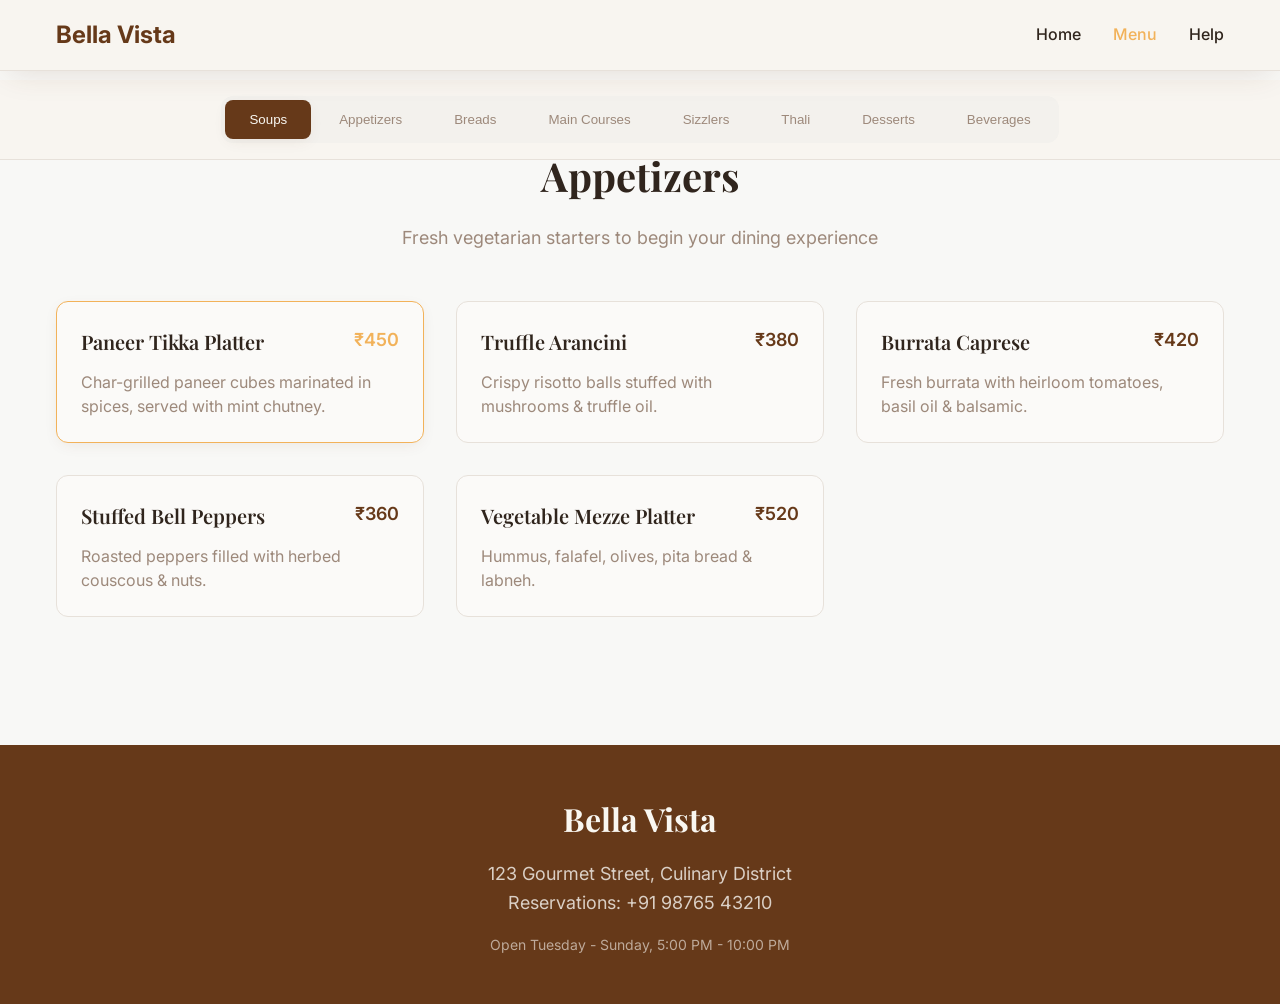
==== menu.html @ 5ebe7ad5 "Add files via upload" ====
<!DOCTYPE html>
<html lang="en">
<head>
  <meta charset="UTF-8" />
  <meta name="viewport" content="width=device-width, initial-scale=1.0" />
  <title>Menu - Bella Vista</title>
  <meta name="description" content="Explore our carefully crafted vegetarian menu at Bella Vista.">
  <link rel="preconnect" href="https://fonts.googleapis.com">
  <link rel="preconnect" href="https://fonts.gstatic.com" crossorigin>
  <link href="https://fonts.googleapis.com/css2?family=Inter:wght@300;400;500;600;700&family=Playfair+Display:wght@400;500;600;700;800&display=swap" rel="stylesheet">
  <link rel="stylesheet" href="style.css">
</head>
<body>
  <!-- Global Navigation -->
  <nav class="global-nav">
    <div class="nav-container">
      <a href="index.html" class="nav-logo">Bella Vista</a>
      <ul class="nav-links">
        <li><a href="index.html">Home</a></li>
        <li><a href="menu.html" class="active">Menu</a></li>
        <li><a href="help.html">Help</a></li>
      </ul>
    </div>
  </nav>

<!-- Navigation -->
<nav class="menu-nav" id="menuNav">
  <div class="nav-container">
    <div class="nav-tabs">
      <button class="nav-tab active" data-section="soups">Soups</button>
      <button class="nav-tab" data-section="appetizers">Appetizers</button>
      <button class="nav-tab" data-section="breads">Breads</button>
      <button class="nav-tab" data-section="mains">Main Courses</button>
      <button class="nav-tab" data-section="sizzlers">Sizzlers</button>
      <button class="nav-tab" data-section="thali">Thali</button>
      <button class="nav-tab" data-section="desserts">Desserts</button>
      <button class="nav-tab" data-section="beverages">Beverages</button>
    </div>
  </div>
</nav>

  <!-- Menu Content -->
  <main class="menu-container" id="menuContainer">
<section class="menu-section" id="soups">
  <div class="section-header">
    <h2>Soups</h2>
    <p>Warm, comforting vegetarian soups</p>
  </div>
  <div class="menu-grid">
    <article class="menu-card">
      <div class="card-content">
        <div class="card-header">
          <h3>Tomato Basil Soup</h3>
          <span class="price">₹220</span>
        </div>
        <p class="description">Classic roasted tomato soup with fresh basil</p>
      </div>
    </article>
    <article class="menu-card">
      <div class="card-content">
        <div class="card-header">
          <h3>Sweet Corn Soup</h3>
          <span class="price">₹200</span>
        </div>
        <p class="description">Light Chinese-style corn soup</p>
      </div>
    </article>
    <article class="menu-card">
      <div class="card-content">
        <div class="card-header">
          <h3>Hot & Sour Soup (Veg)</h3>
          <span class="price">₹240</span>
        </div>
        <p class="description">Spicy, tangy soup with vegetables & tofu</p>
      </div>
    </article>
  </div>
</section>

    <!-- Appetizers Section -->
    <section class="menu-section active" id="appetizers">
      <div class="section-header">
        <h2>Appetizers</h2>
        <p>Fresh vegetarian starters to begin your dining experience</p>
      </div>
      <div class="menu-grid">
        <article class="menu-card featured">
          <div class="card-content">
            <div class="card-header">
              <h3>Paneer Tikka Platter</h3>
              <span class="price">₹450</span>
            </div>
            <p class="description">Char-grilled paneer cubes marinated in spices, served with mint chutney.</p>
          </div>
        </article>

        <article class="menu-card">
          <div class="card-content">
            <div class="card-header">
              <h3>Truffle Arancini</h3>
              <span class="price">₹380</span>
            </div>
            <p class="description">Crispy risotto balls stuffed with mushrooms & truffle oil.</p>
          </div>
        </article>

        <article class="menu-card">
          <div class="card-content">
            <div class="card-header">
              <h3>Burrata Caprese</h3>
              <span class="price">₹420</span>
            </div>
            <p class="description">Fresh burrata with heirloom tomatoes, basil oil & balsamic.</p>
          </div>
        </article>

        <article class="menu-card">
          <div class="card-content">
            <div class="card-header">
              <h3>Stuffed Bell Peppers</h3>
              <span class="price">₹360</span>
            </div>
            <p class="description">Roasted peppers filled with herbed couscous & nuts.</p>
          </div>
        </article>

        <article class="menu-card">
          <div class="card-content">
            <div class="card-header">
              <h3>Vegetable Mezze Platter</h3>
              <span class="price">₹520</span>
            </div>
            <p class="description">Hummus, falafel, olives, pita bread & labneh.</p>
          </div>
        </article>
      </div>
    </section>

    <!-- Main Courses Section -->
    <section class="menu-section" id="mains">
      <div class="section-header">
        <h2>Main Courses</h2>
        <p>Signature vegetarian dishes crafted with the finest ingredients</p>
      </div>
      <div class="menu-grid">
        <article class="menu-card featured">
          <div class="card-content">
            <div class="card-header">
              <h3>Mushroom Wellington</h3>
              <span class="price">₹850</span>
            </div>
            <p class="description">Wild mushroom duxelles in puff pastry with truffle sauce.</p>
          </div>
        </article>

        <article class="menu-card">
          <div class="card-content">
            <div class="card-header">
              <h3>Spinach & Ricotta Ravioli</h3>
              <span class="price">₹720</span>
            </div>
            <p class="description">Homemade ravioli with sage butter sauce.</p>
          </div>
        </article>

        <article class="menu-card">
          <div class="card-content">
            <div class="card-header">
              <h3>Paneer Butter Masala with Garlic Naan</h3>
              <span class="price">₹650</span>
            </div>
            <p class="description">Rich creamy curry paired with fresh garlic naan.</p>
          </div>
        </article>

        <article class="menu-card">
          <div class="card-content">
            <div class="card-header">
              <h3>Vegetable Biryani</h3>
              <span class="price">₹620</span>
            </div>
            <p class="description">Saffron rice with seasonal vegetables, raita on the side.</p>
          </div>
        </article>

        <article class="menu-card">
          <div class="card-content">
            <div class="card-header">
              <h3>Thai Green Curry (Veg)</h3>
              <span class="price">₹700</span>
            </div>
            <p class="description">Coconut curry with seasonal vegetables & jasmine rice.</p>
          </div>
        </article>
      </div>
    </section>

    <section class="menu-section" id="breads">
  <div class="section-header">
    <h2>Breads</h2>
    <p>Freshly baked Indian breads</p>
  </div>
  <div class="menu-grid">
    <article class="menu-card">
      <div class="card-content">
        <div class="card-header">
          <h3>Tandoori Roti</h3>
          <span class="price">₹60</span>
        </div>
      </div>
    </article>
    <article class="menu-card">
      <div class="card-content">
        <div class="card-header">
          <h3>Butter Naan</h3>
          <span class="price">₹90</span>
        </div>
      </div>
    </article>
    <article class="menu-card">
      <div class="card-content">
        <div class="card-header">
          <h3>Garlic Naan</h3>
          <span class="price">₹110</span>
        </div>
      </div>
    </article>
    <article class="menu-card">
      <div class="card-content">
        <div class="card-header">
          <h3>Lachha Paratha</h3>
          <span class="price">₹100</span>
        </div>
      </div>
    </article>
  </div>
</section>
<section class="menu-section" id="sizzlers">
  <div class="section-header">
    <h2>Sizzlers</h2>
    <p>Hot sizzling platters straight from the kitchen</p>
  </div>
  <div class="menu-grid">
    <article class="menu-card">
      <div class="card-content">
        <div class="card-header">
          <h3>Paneer Shashlik Sizzler</h3>
          <span class="price">₹720</span>
        </div>
        <p class="description">Paneer skewers with vegetables on sizzling rice</p>
      </div>
    </article>
    <article class="menu-card">
      <div class="card-content">
        <div class="card-header">
          <h3>Mexican Veg Sizzler</h3>
          <span class="price">₹680</span>
        </div>
        <p class="description">Spicy veg patty, rice, beans & tangy sauce</p>
      </div>
    </article>
    <article class="menu-card">
      <div class="card-content">
        <div class="card-header">
          <h3>Cheese & Corn Sizzler</h3>
          <span class="price">₹700</span>
        </div>
        <p class="description">Loaded with cheese, corn & grilled veggies</p>
      </div>
    </article>
  </div>
</section>
<section class="menu-section" id="thali">
  <div class="section-header">
    <h2>Indian Thali</h2>
    <p>Traditional wholesome vegetarian meals</p>
  </div>
  <div class="menu-grid">
    <article class="menu-card featured">
      <div class="card-content">
        <div class="card-header">
          <h3>Gujarati Thali</h3>
          <span class="price">₹480</span>
        </div>
        <p class="description">Dal, kadhi, sabzi, roti, rice, farsan, salad, sweet</p>
      </div>
    </article>
    <article class="menu-card">
      <div class="card-content">
        <div class="card-header">
          <h3>Punjabi Thali</h3>
          <span class="price">₹520</span>
        </div>
        <p class="description">Paneer curry, dal makhani, naan, rice, salad, gulab jamun</p>
      </div>
    </article>
    <article class="menu-card">
      <div class="card-content">
        <div class="card-header">
          <h3>South Indian Thali</h3>
          <span class="price">₹500</span>
        </div>
        <p class="description">Sambar, rasam, poriyal, curd rice, dosa, papadam</p>
      </div>
    </article>
  </div>
</section>

    <!-- Desserts Section -->
    <section class="menu-section" id="desserts">
      <div class="section-header">
        <h2>Desserts</h2>
        <p>Indulgent sweet endings to complete your dining experience</p>
      </div>
      <div class="menu-grid">
        <article class="menu-card featured">
          <div class="card-content">
            <div class="card-header">
              <h3>Chocolate Soufflé</h3>
              <span class="price">₹420</span>
            </div>
            <p class="description">Warm dark chocolate soufflé with vanilla ice cream.</p>
          </div>
        </article>

        <article class="menu-card">
          <div class="card-content">
            <div class="card-header">
              <h3>Crème Brûlée</h3>
              <span class="price">₹380</span>
            </div>
            <p class="description">Vanilla custard with caramelized sugar crust.</p>
          </div>
        </article>

        <article class="menu-card">
          <div class="card-content">
            <div class="card-header">
              <h3>Tiramisu</h3>
              <span class="price">₹380</span>
            </div>
            <p class="description">Espresso-soaked ladyfingers layered with mascarpone.</p>
          </div>
        </article>

        <article class="menu-card">
          <div class="card-content">
            <div class="card-header">
              <h3>Lemon Tart</h3>
              <span class="price">₹350</span>
            </div>
            <p class="description">Tangy lemon curd with toasted meringue.</p>
          </div>
        </article>
      </div>
    </section>

    <!-- Beverages Section -->
    <section class="menu-section" id="beverages">
      <div class="section-header">
        <h2>Beverages</h2>
        <p>Refreshing and carefully crafted drinks</p>
      </div>
      <div class="menu-grid">
        <article class="menu-card">
          <div class="card-content">
            <div class="card-header">
              <h3>Signature Mocktail</h3>
              <span class="price">₹280</span>
            </div>
            <p class="description">Fresh herbs and exotic fruits blended to perfection.</p>
          </div>
        </article>

        <article class="menu-card">
          <div class="card-content">
            <div class="card-header">
              <h3>Artisan Coffee</h3>
              <span class="price">₹150</span>
            </div>
            <p class="description">Single-origin beans, hand brewed with care.</p>
          </div>
        </article>

        <article class="menu-card">
          <div class="card-content">
            <div class="card-header">
              <h3>Herbal Tea Selection</h3>
              <span class="price">₹160</span>
            </div>
            <p class="description">Chamomile, lemongrass, peppermint & masala chai.</p>
          </div>
        </article>

        <article class="menu-card">
          <div class="card-content">
            <div class="card-header">
              <h3>Fresh Juice</h3>
              <span class="price">₹200</span>
            </div>
            <p class="description">Cold-pressed seasonal fruits & vegetables.</p>
          </div>
        </article>
      </div>
    </section>
  </main>

  <!-- Footer -->
  <footer class="footer">
    <div class="footer-content">
      <h3>Bella Vista</h3>
      <p class="footer-address">
        123 Gourmet Street, Culinary District<br>
        Reservations: +91 98765 43210
      </p>
      <p class="footer-hours">
        Open Tuesday - Sunday, 5:00 PM - 10:00 PM
      </p>
    </div>
  </footer>

  <script src="script.js"></script>
</body>
</html>
---- style.css ----
/* Reset and Base Styles */
* {
    margin: 0;
    padding: 0;
    box-sizing: border-box;
}

:root {
    /* Color Palette */
    --color-primary: hsl(25, 60%, 25%);
    --color-primary-foreground: hsl(43, 40%, 96%);
    --color-primary-glow: hsl(35, 70%, 45%);
    
    --color-background: hsl(43, 15%, 97%);
    --color-foreground: hsl(25, 25%, 15%);
    
    --color-card: hsl(40, 30%, 98%);
    --color-card-foreground: hsl(25, 25%, 15%);
    
    --color-muted: hsl(43, 20%, 94%);
    --color-muted-foreground: hsl(25, 15%, 55%);
    
    --color-accent: hsl(35, 85%, 65%);
    --color-accent-foreground: hsl(25, 30%, 15%);
    --color-accent-soft: hsl(35, 45%, 85%);
    
    --color-border: hsl(35, 20%, 88%);
    
    /* Gradients */
    --gradient-hero: linear-gradient(135deg, var(--color-primary), var(--color-primary-glow));
    --gradient-accent: linear-gradient(120deg, var(--color-accent), var(--color-accent-soft));
    
    /* Shadows */
    --shadow-elegant: 0 8px 32px -8px hsla(25, 60%, 25%, 0.15);
    --shadow-card: 0 4px 16px -4px hsla(25, 60%, 25%, 0.1);
    
    /* Transitions */
    --transition-smooth: all 0.3s cubic-bezier(0.4, 0, 0.2, 1);
    
    /* Border Radius */
    --radius: 0.75rem;
    --radius-sm: 0.5rem;
}

body {
    font-family: 'Inter', sans-serif;
    background-color: var(--color-background);
    color: var(--color-foreground);
    line-height: 1.6;
}

h1, h2, h3, h4, h5, h6 {
    font-family: 'Playfair Display', serif;
    font-weight: 600;
}

/* Hero Section */
.hero {
    min-height: 100vh;
    background: linear-gradient(rgba(0, 0, 0, 0.5), rgba(0, 0, 0, 0.5)),
                url('1st.jpeg') center/cover;
    display: flex;
    align-items: center;
    justify-content: center;
    text-align: center;
    color: white;
    position: relative;
}

.hero-content {
    max-width: 800px;
    padding: 2rem;
}

.hero h1 {
    font-size: clamp(3rem, 8vw, 6rem);
    font-weight: 700;
    margin-bottom: 1rem;
    line-height: 1.1;
}

.hero-subtitle {
    font-size: clamp(1.25rem, 3vw, 2rem);
    margin-bottom: 1rem;
    color: rgba(255, 255, 255, 0.9);
}

.hero-description {
    font-size: 1.125rem;
    margin-bottom: 2rem;
    color: rgba(255, 255, 255, 0.8);
    max-width: 600px;
    margin-left: auto;
    margin-right: auto;
}

.hero-buttons {
    display: flex;
    flex-direction: column;
    gap: 1rem;
    align-items: center;
}

@media (min-width: 640px) {
    .hero-buttons {
        flex-direction: row;
        justify-content: center;
    }
}

/* Buttons */
.btn {
    padding: 0.75rem 2rem;
    font-size: 1.125rem;
    font-weight: 500;
    border-radius: var(--radius);
    border: none;
    cursor: pointer;
    transition: var(--transition-smooth);
    text-decoration: none;
    display: inline-block;
    min-width: 160px;
}

.btn-primary {
    background: var(--color-accent);
    color: var(--color-accent-foreground);
    box-shadow: var(--shadow-elegant);
}

.btn-primary:hover {
    background: hsl(35, 85%, 60%);
    transform: translateY(-2px);
    box-shadow: 0 12px 40px -12px hsla(35, 85%, 65%, 0.4);
}

.btn-outline {
    background: transparent;
    color: white;
    border: 2px solid white;
}

.btn-outline:hover {
    background: white;
    color: var(--color-primary);
}

/* Story Section */
.story-section {
    padding: 4rem 1rem;
    background: var(--color-background);
}

.story-container {
    max-width: 1200px;
    margin: 0 auto;
}

.story-section h2 {
    text-align: center;
    font-size: 2.5rem;
    margin-bottom: 3rem;
    color: var(--color-foreground);
}

.story-content {
    display: grid;
    grid-template-columns: 2fr 1fr;
    gap: 3rem;
    align-items: center;
}

.story-text p {
    margin-bottom: 1.5rem;
    line-height: 1.7;
    color: var(--color-muted-foreground);
}

.story-image img {
    width: 100%;
    height: auto;
    border-radius: var(--radius);
    box-shadow: var(--shadow-elegant);
}

@media (max-width: 768px) {
    .story-content {
        grid-template-columns: 1fr;
        gap: 2rem;
    }

    .story-section h2 {
        font-size: 2rem;
    }
}

/* Global Navigation */
.global-nav {
    position: fixed;
    top: 0;
    left: 0;
    right: 0;
    z-index: 100;
    background: rgba(248, 245, 240, 0.95);
    backdrop-filter: blur(10px);
    border-bottom: 1px solid var(--color-border);
    box-shadow: var(--shadow-elegant);
}

.nav-container {
    max-width: 1200px;
    margin: 0 auto;
    padding: 1rem;
    display: flex;
    justify-content: space-between;
    align-items: center;
}

.nav-logo {
    font-size: 1.5rem;
    font-weight: 700;
    color: var(--color-primary);
    text-decoration: none;
}

.nav-links {
    display: flex;
    list-style: none;
    gap: 2rem;
    margin: 0;
    padding: 0;
}

.nav-links li a {
    color: var(--color-foreground);
    text-decoration: none;
    font-weight: 500;
    transition: var(--transition-smooth);
}

.nav-links li a:hover,
.nav-links li a.active {
    color: var(--color-accent);
}

@media (max-width: 640px) {
    .nav-container {
        flex-direction: column;
        gap: 1rem;
    }

    .nav-links {
        gap: 1rem;
    }
}

/* Menu Navigation */
.menu-nav {
    position: sticky;
    top: 80px; /* Below global nav */
    z-index: 50;
    background: rgba(248, 245, 240, 0.95);
    backdrop-filter: blur(10px);
    border-bottom: 1px solid var(--color-border);
}

.menu-nav .nav-container {
    justify-content: center;
}

.nav-tabs {
    display: flex;
    background: var(--color-muted);
    border-radius: var(--radius);
    padding: 0.25rem;
    gap: 0.25rem;
}

.nav-tab {
    padding: 0.75rem 1.5rem;
    background: transparent;
    border: none;
    border-radius: var(--radius-sm);
    font-weight: 500;
    color: var(--color-muted-foreground);
    cursor: pointer;
    transition: var(--transition-smooth);
    white-space: nowrap;
}

.nav-tab.active {
    background: var(--color-primary);
    color: var(--color-primary-foreground);
    box-shadow: var(--shadow-card);
}

.nav-tab:hover:not(.active) {
    color: var(--color-foreground);
    background: rgba(255, 255, 255, 0.5);
}

@media (max-width: 640px) {
    .nav-tabs {
        flex-wrap: wrap;
        justify-content: center;
    }

    .nav-tab {
        padding: 0.5rem 1rem;
        font-size: 0.875rem;
    }
}

/* Menu Container */
.menu-container {
    max-width: 1200px;
    margin: 0 auto;
    padding: 2rem 1rem;
}

.menu-section {
    display: none;
    padding: 2rem 0;
}

.menu-section.active {
    display: block;
}

.section-header {
    text-align: center;
    margin-bottom: 3rem;
}

.section-header h2 {
    font-size: 2.5rem;
    font-weight: 700;
    margin-bottom: 1rem;
    color: var(--color-foreground);
}

.section-header p {
    font-size: 1.125rem;
    color: var(--color-muted-foreground);
    max-width: 600px;
    margin: 0 auto;
}

/* Menu Grid */
.menu-grid {
    display: grid;
    grid-template-columns: repeat(auto-fit, minmax(300px, 1fr));
    gap: 2rem;
}

@media (min-width: 1024px) {
    .menu-grid {
        grid-template-columns: repeat(3, 1fr);
    }
}

/* Menu Cards */
.menu-card {
    background: var(--color-card);
    border-radius: var(--radius);
    overflow: hidden;
    border: 1px solid var(--color-border);
    transition: var(--transition-smooth);
    cursor: pointer;
}

.menu-card:hover {
    box-shadow: var(--shadow-elegant);
    transform: translateY(-4px);
}

.menu-card.featured {
    border-color: var(--color-accent);
    box-shadow: var(--shadow-card);
}

.card-image {
    aspect-ratio: 16/9;
    overflow: hidden;
}

.card-image img {
    width: 100%;
    height: 100%;
    object-fit: cover;
    transition: var(--transition-smooth);
}

.menu-card:hover .card-image img {
    transform: scale(1.05);
}

.card-content {
    padding: 1.5rem;
}

.card-header {
    display: flex;
    justify-content: space-between;
    align-items: flex-start;
    margin-bottom: 0.75rem;
    gap: 1rem;
}

.card-header h3 {
    font-size: 1.25rem;
    font-weight: 600;
    color: var(--color-card-foreground);
    transition: var(--transition-smooth);
    flex: 1;
}

.menu-card:hover .card-header h3 {
    color: var(--color-accent);
}

.price {
    font-size: 1.125rem;
    font-weight: 600;
    color: var(--color-primary);
    white-space: nowrap;
}

.menu-card.featured .price {
    color: var(--color-accent);
}

.description {
    color: var(--color-muted-foreground);
    line-height: 1.5;
}

/* Footer */
.footer {
    background: var(--color-primary);
    color: var(--color-primary-foreground);
    padding: 3rem 0;
    margin-top: 4rem;
    text-align: center;
}

.footer-content {
    max-width: 1200px;
    margin: 0 auto;
    padding: 0 1rem;
}

.footer h3 {
    font-size: 2rem;
    font-weight: 700;
    margin-bottom: 1rem;
}

.footer-address {
    color: rgba(248, 245, 240, 0.8);
    margin-bottom: 1rem;
    font-size: 1.125rem;
}

.footer-hours {
    color: rgba(248, 245, 240, 0.6);
    font-size: 0.875rem;
}

/* Help Section */
.help-section {
    padding: 4rem 1rem;
    background: var(--color-background);
}

.help-container {
    max-width: 1200px;
    margin: 0 auto;
}

.help-section h1 {
    text-align: center;
    font-size: 2.5rem;
    margin-bottom: 1rem;
    color: var(--color-foreground);
}

.help-intro {
    text-align: center;
    font-size: 1.125rem;
    color: var(--color-muted-foreground);
    margin-bottom: 3rem;
    max-width: 600px;
    margin-left: auto;
    margin-right: auto;
}

.help-grid {
    display: grid;
    grid-template-columns: repeat(auto-fit, minmax(300px, 1fr));
    gap: 2rem;
}

.help-card {
    background: var(--color-card);
    padding: 2rem;
    border-radius: var(--radius);
    border: 1px solid var(--color-border);
    box-shadow: var(--shadow-card);
}

.help-card h2 {
    font-size: 1.5rem;
    margin-bottom: 1.5rem;
    color: var(--color-foreground);
}

.contact-info {
    display: flex;
    flex-direction: column;
    gap: 1rem;
}

.contact-item h3 {
    font-size: 1rem;
    margin-bottom: 0.25rem;
    color: var(--color-primary);
}

.contact-item p {
    color: var(--color-muted-foreground);
}

.hours-info {
    display: flex;
    flex-direction: column;
    gap: 0.75rem;
}

.hours-item {
    display: flex;
    justify-content: space-between;
    align-items: center;
}

.day {
    font-weight: 500;
    color: var(--color-foreground);
}

.time {
    color: var(--color-muted-foreground);
}

.hours-note {
    margin-top: 1rem;
    font-style: italic;
    color: var(--color-muted-foreground);
}

.faq h3 {
    font-size: 1rem;
    margin-bottom: 0.5rem;
    color: var(--color-primary);
}

.faq p {
    margin-bottom: 1.5rem;
    color: var(--color-muted-foreground);
    line-height: 1.6;
}

.faq-item:last-child p {
    margin-bottom: 0;
}

/* Animations */
@keyframes fadeInUp {
    from {
        opacity: 0;
        transform: translateY(30px);
    }
    to {
        opacity: 1;
        transform: translateY(0);
    }
}

.menu-section.active {
    animation: fadeInUp 0.6s ease-out;
}

/* Smooth Scrolling */
html {
    scroll-behavior: smooth;
}

/* Loading States */
.menu-card img {
    background: var(--color-muted);
}

/* Focus States for Accessibility */
.btn:focus,
.nav-tab:focus {
    outline: 2px solid var(--color-accent);
    outline-offset: 2px;
}

/* Print Styles */
@media print {
    .hero,
    .menu-nav {
        display: none;
    }
    
    .menu-section {
        display: block !important;
        page-break-inside: avoid;
    }
    
    .menu-card {
        page-break-inside: avoid;
        box-shadow: none;
        border: 1px solid #ccc;
    }
}
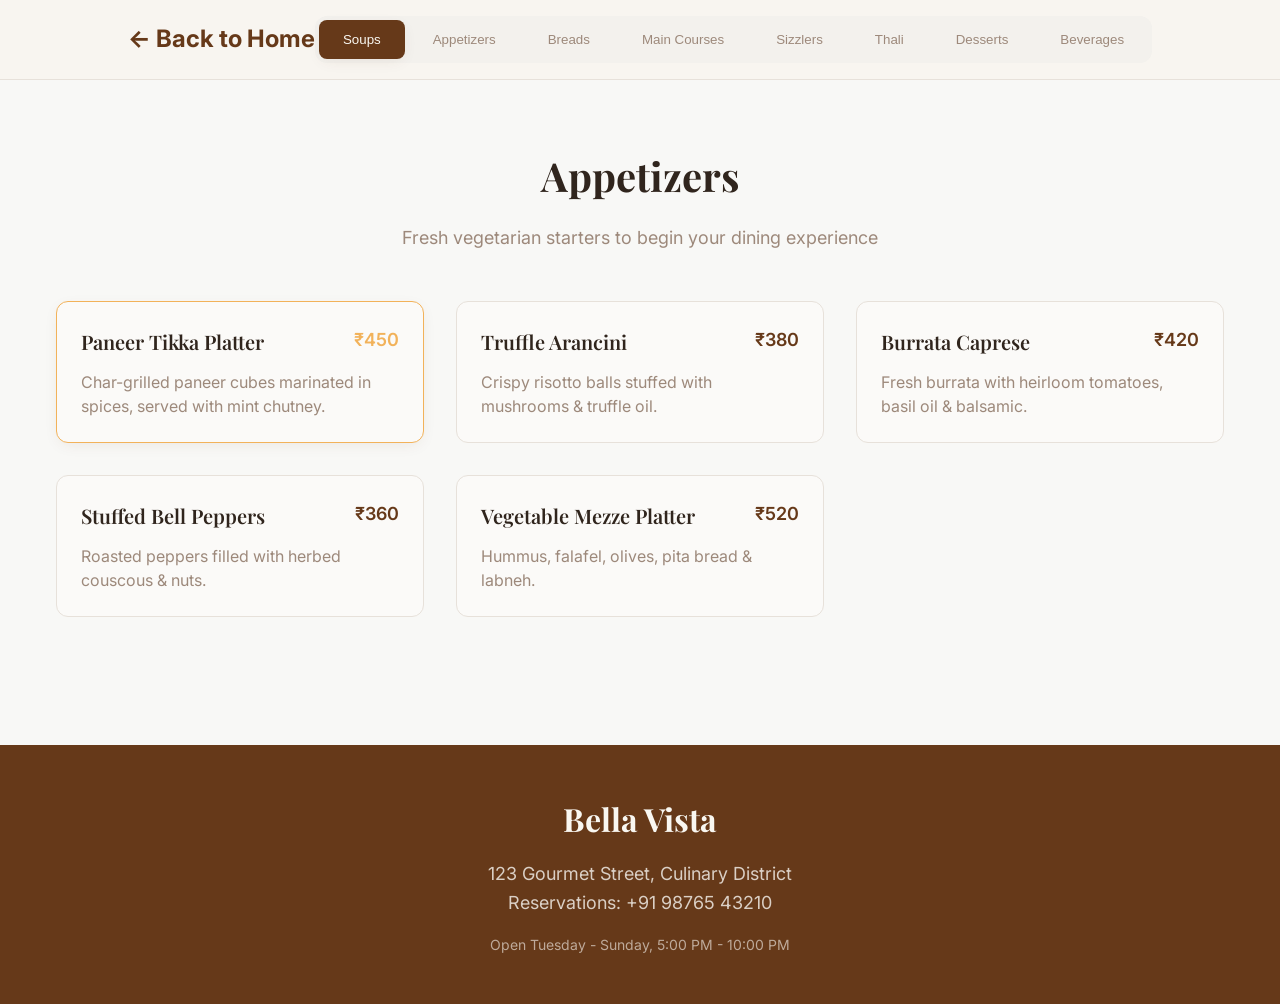
==== commit fb94f2dc: "Add files via upload" ====
--- a/menu.html
+++ b/menu.html
@@ -11,21 +11,12 @@
   <link rel="stylesheet" href="style.css">
 </head>
 <body>
-  <!-- Global Navigation -->
-  <nav class="global-nav">
-    <div class="nav-container">
-      <a href="index.html" class="nav-logo">Bella Vista</a>
-      <ul class="nav-links">
-        <li><a href="index.html">Home</a></li>
-        <li><a href="menu.html" class="active">Menu</a></li>
-        <li><a href="help.html">Help</a></li>
-      </ul>
-    </div>
-  </nav>
+
 
 <!-- Navigation -->
 <nav class="menu-nav" id="menuNav">
   <div class="nav-container">
+    <a href="index.html" class="nav-logo">← Back to Home</a>
     <div class="nav-tabs">
       <button class="nav-tab active" data-section="soups">Soups</button>
       <button class="nav-tab" data-section="appetizers">Appetizers</button>
--- a/style.css
+++ b/style.css
@@ -257,7 +257,7 @@
 /* Menu Navigation */
 .menu-nav {
     position: sticky;
-    top: 80px; /* Below global nav */
+    top: 0;
     z-index: 50;
     background: rgba(248, 245, 240, 0.95);
     backdrop-filter: blur(10px);
